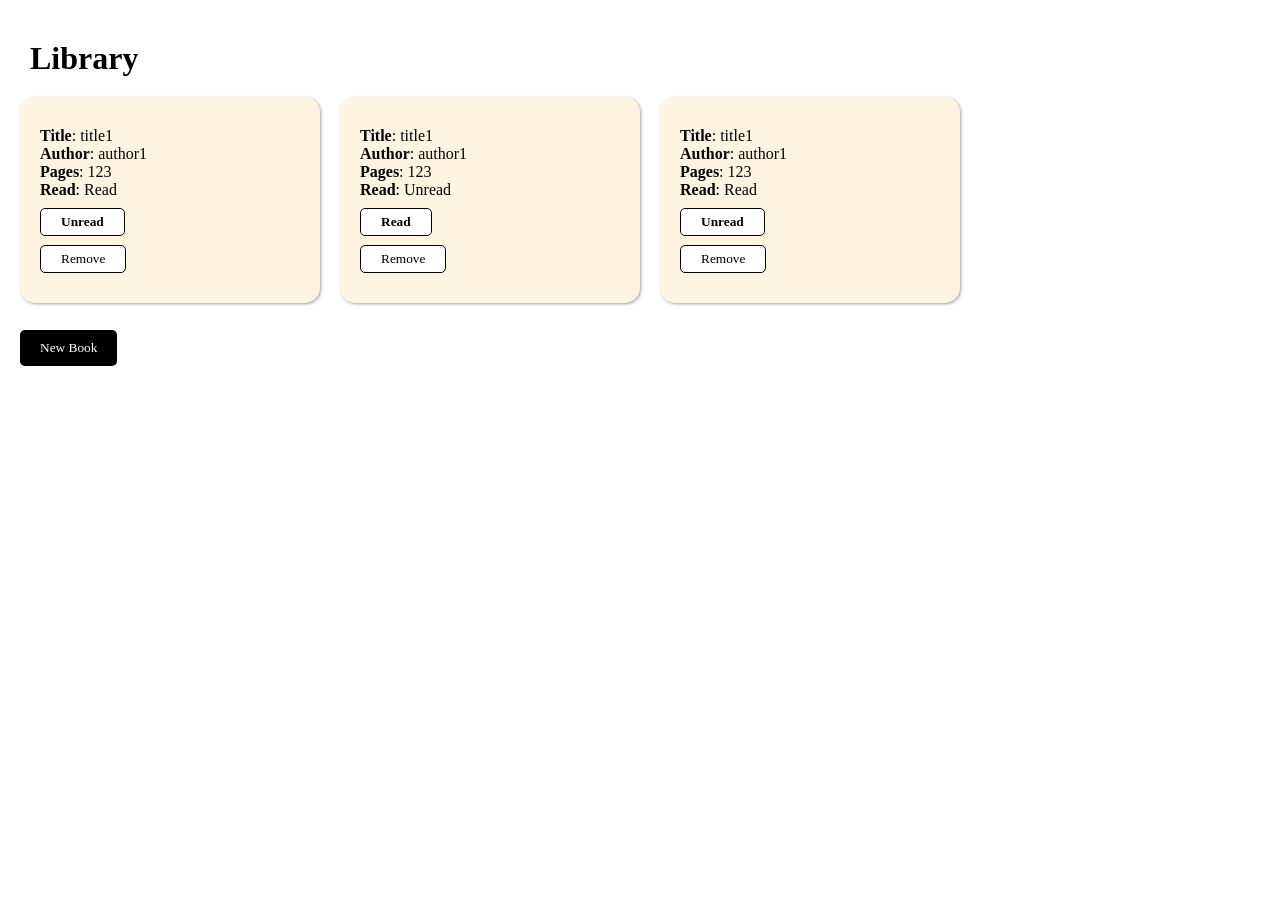
==== library/index.html @ d2b2e0ea "first publish" ====
<html lang="en">
  <head>
    <meta charset="UTF-8" />
    <meta name="viewport" content="width=device-width, initial-scale=1.0" />
    <title>Document</title>
    <script src="index.js" defer></script>
    <link rel="stylesheet" href="style.css" />
  </head>
  <body>
    <div class="library">
      <h1 id="library-title">Library</h1>
      <div class="display-book" id="display-book"></div>
      <button class="btn" id="new-book-btn">New Book</button>
      <dialog id="new-book">
        <form id="new-book-form">
          <div class="form-row">
            <label for="title">Title</label>
            <input type="text" id="title" name="title" required />
          </div>
          <div class="form-row">
            <label for="author">Author</label>
            <input type="text" id="author" name="author" required />
          </div>
          <div class="form-row">
            <label for="pages">Pages</label>
            <input type="number" min="1" id="pages" name="pages" required />
          </div>
          <div class="form-row">
            <label for="read">Have you read this book?</label>
            <input type="checkbox" id="read" name="read" value="Read" />
          </div>
          <button
            type="button"
            value="cancel"
            id="cancel-btn"
            formmethod="dialog"
            formnovalidate
          >
            Cancel
          </button>
          <button id="confirm-btn" type="submit">Confirm</button>
        </form>
      </dialog>
    </div>
  </body>
</html>
---- library/style.css ----
* {
  margin: 0;
  padding: 0;
  box-sizing: border-box;
  font-family: "Times New Roman", Times, serif;
}

ul {
  list-style: none;
}

button {
  background-color: white;
  border: 1px solid black;
  border-radius: 5px;
  padding: 5px 20px;
}

.library {
  padding: 20px;
}
#library-title {
  font-size: 2rem;
  font-weight: 600;
  padding: 20px 10px;
}
.display-book {
  display: grid;
  grid-template-columns: repeat(auto-fit, minmax(250px, 300px));
  gap: 20px;
}
.card {
  background-color: rgb(255, 244, 226);
  border-radius: 15px;
  padding: 30px 20px;
  justify-items: center;
  box-shadow: 1px 1px 3px rgb(69, 68, 68, 0.5);
  display: flex;
  flex-direction: column;
}
.read-btn {
  max-width: fit-content;
  margin-top: 1vh;
  font-weight: bold;
}
.remove-btn {
  max-width: fit-content;
  padding: 5px 20px;
  margin-top: 1vh;
}
#new-book-btn {
  background-color: black;
  color: white;
  border: none;
  border-radius: 5px;
  padding: 10px 20px;
  margin-top: 3vh;
}

dialog {
  width: 50%;
  margin: auto;
  padding: 2rem;
  border: none;
  background-color: rgb(255, 243, 223);
  border-radius: 15px;
  box-shadow: 1px 1px 3px rgb(69, 68, 68, 0.5);
}
.form-row {
  padding: 5px;
}
input {
  border: 1px solid grey;
  border-radius: 3px;
}
input:focus {
  outline: none;
}
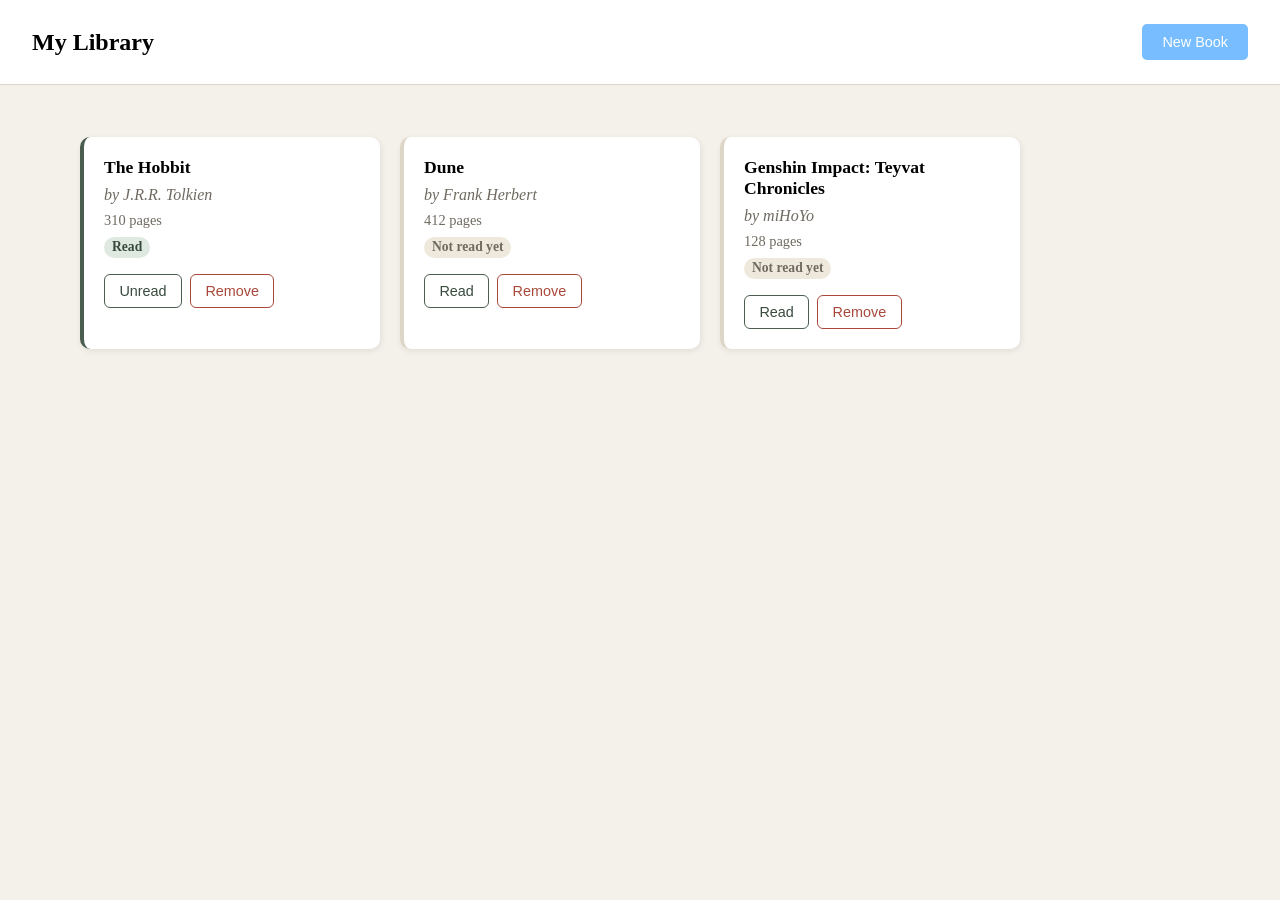
==== commit b5fe6d46: "Improve" ====
--- a/library/index.html
+++ b/library/index.html
@@ -2,45 +2,51 @@
   <head>
     <meta charset="UTF-8" />
     <meta name="viewport" content="width=device-width, initial-scale=1.0" />
-    <title>Document</title>
+    <title>My library</title>
     <script src="index.js" defer></script>
     <link rel="stylesheet" href="style.css" />
   </head>
   <body>
-    <div class="library">
-      <h1 id="library-title">Library</h1>
-      <div class="display-book" id="display-book"></div>
-      <button class="btn" id="new-book-btn">New Book</button>
-      <dialog id="new-book">
-        <form id="new-book-form">
-          <div class="form-row">
-            <label for="title">Title</label>
-            <input type="text" id="title" name="title" required />
-          </div>
-          <div class="form-row">
-            <label for="author">Author</label>
-            <input type="text" id="author" name="author" required />
-          </div>
-          <div class="form-row">
-            <label for="pages">Pages</label>
-            <input type="number" min="1" id="pages" name="pages" required />
-          </div>
-          <div class="form-row">
-            <label for="read">Have you read this book?</label>
-            <input type="checkbox" id="read" name="read" value="Read" />
-          </div>
-          <button
-            type="button"
-            value="cancel"
-            id="cancel-btn"
-            formmethod="dialog"
-            formnovalidate
-          >
+    <header>
+      <h1 id="my-library">My Library</h1>
+      <button class="btn-primary" id="new-book-btn">New Book</button>
+    </header>
+    <main>
+      <div class="library-container"></div>
+    </main>
+    <dialog id="new-book-dialog">
+      <form id="new-book-form">
+        <h2>Add a new book</h2>
+
+        <div class="form-row">
+          <label for="title">Title</label>
+          <input type="text" id="title" name="title" required />
+        </div>
+
+        <div class="form-row">
+          <label for="author">Author</label>
+          <input type="text" id="author" name="author" required />
+        </div>
+
+        <div class="form-row">
+          <label for="pages">Pages</label>
+          <input type="number" min="1" id="pages" name="pages" required />
+        </div>
+
+        <div class="form-row-checkbox">
+          <input type="checkbox" id="read" name="read" value="Read" />
+          <label for="read">I have read this book</label>
+        </div>
+
+        <div class="form-actions">
+          <button type="button" class="btn-secondary" id="cancel-btn">
             Cancel
           </button>
-          <button id="confirm-btn" type="submit">Confirm</button>
-        </form>
-      </dialog>
-    </div>
+          <button type="submit" class="btn-primary" id="confirm-btn">
+            Confirm
+          </button>
+        </div>
+      </form>
+    </dialog>
   </body>
 </html>
--- a/library/style.css
+++ b/library/style.css
@@ -1,78 +1,204 @@
+:root {
+  --color-bg: #f4f1ea;
+  --color-surface: #ffffff;
+  --color-primary: #4a5d4f;
+  --color-primary-dark: #384a3d;
+  --color-danger: #a8483a;
+  --color-danger-dark: #8a3a2f;
+  --color-text: #2b2b28;
+  --color-text-muted: #6f6a60;
+  --color-border: #ddd6c8;
+  --radius: 10px;
+  --shadow: 1px 2px 6px rgba(0, 0, 0, 0.08);
+}
 * {
   margin: 0;
   padding: 0;
   box-sizing: border-box;
+}
+body {
   font-family: "Times New Roman", Times, serif;
-}
-
-ul {
-  list-style: none;
-}
-
-button {
+  background: var(--color-bg);
+}
+header {
   background-color: white;
-  border: 1px solid black;
-  border-radius: 5px;
-  padding: 5px 20px;
-}
-
-.library {
-  padding: 20px;
-}
-#library-title {
-  font-size: 2rem;
-  font-weight: 600;
-  padding: 20px 10px;
-}
-.display-book {
-  display: grid;
-  grid-template-columns: repeat(auto-fit, minmax(250px, 300px));
-  gap: 20px;
-}
-.card {
-  background-color: rgb(255, 244, 226);
-  border-radius: 15px;
-  padding: 30px 20px;
-  justify-items: center;
-  box-shadow: 1px 1px 3px rgb(69, 68, 68, 0.5);
-  display: flex;
-  flex-direction: column;
-}
-.read-btn {
-  max-width: fit-content;
-  margin-top: 1vh;
-  font-weight: bold;
-}
-.remove-btn {
-  max-width: fit-content;
-  padding: 5px 20px;
-  margin-top: 1vh;
+  display: flex;
+  flex-direction: row;
+  align-items: center;
+  justify-content: space-between;
+  padding: 1.5rem 2rem;
+  background-color: var(--color-surface);
+  border-bottom: 1px solid var(--color-border);
+}
+header h1 {
+  font-size: 1.5rem;
 }
 #new-book-btn {
-  background-color: black;
+  background-color: rgb(119, 189, 255);
   color: white;
   border: none;
   border-radius: 5px;
   padding: 10px 20px;
-  margin-top: 3vh;
-}
-
-dialog {
-  width: 50%;
+}
+
+main {
+  max-width: 1100px;
+  padding: 2rem;
+}
+
+.library-container {
+  justify-content: center;
+  padding: 20px;
+  display: grid;
+  grid-template-columns: repeat(auto-fit, minmax(250px, 300px));
+  gap: 1.25rem;
+}
+
+.card {
+  background-color: var(--color-surface);
+  border-radius: 10px;
+  box-shadow: var(--shadow);
+  justify-items: center;
+  padding: 1.25rem;
+  display: flex;
+  flex-direction: column;
+  gap: 0.5rem;
+  position: relative;
+}
+
+.card.read {
+  border-left: 4px solid var(--color-primary);
+}
+
+.card.unread {
+  border-left: 4px solid var(--color-border);
+}
+
+.book-title {
+  font-size: 1.1rem;
+  font-weight: 600;
+}
+
+.book-author {
+  font-style: italic;
+  color: var(--color-text-muted);
+}
+
+.book-pages {
+  font-size: 0.9rem;
+  color: var(--color-text-muted);
+}
+
+.book-status {
+  font-size: 0.85rem;
+  font-weight: 600;
+  padding: 0.15rem 0.5rem;
+  border-radius: 999px;
+  width: fit-content;
+}
+
+.book-status.read {
+  background-color: #dfe9e1;
+  color: var(--color-primary-dark);
+}
+
+.book-status.unread {
+  background-color: #eee9dc;
+  color: var(--color-text-muted);
+}
+
+.book-actions {
+  display: flex;
+  flex-direction: row;
+  gap: 0.5rem;
+  margin-top: 0.5rem;
+}
+
+button {
+  cursor: pointer;
+  border: none;
+  border-radius: 6px;
+  padding: 0.5rem 0.9rem;
+  font-size: 0.9rem;
+  transition: background-color 0.15s ease;
+}
+.btn-primary {
+  background-color: var(--color-primary);
+  color: #fff;
+}
+
+.btn-primary:hover {
+  background-color: var(--color-primary-dark);
+}
+
+.btn-secondary {
+  background-color: var(--color-bg);
+}
+
+.read-btn {
+  background-color: transparent;
+  color: var(--color-primary-dark);
+  border: 1px solid var(--color-primary);
+}
+.read-btn:hover {
+  background-color: var(--color-primary);
+  color: #fff;
+}
+
+.remove-btn {
+  background-color: transparent;
+  color: var(--color-danger);
+  border: 1px solid var(--color-danger);
+}
+.remove-btn:hover {
+  background-color: var(--color-danger);
+  color: #fff;
+}
+
+dialog#new-book-dialog {
   margin: auto;
+  border: none;
+  border-radius: 10px;
+  box-shadow: 0 8px 30px rgba(0, 0, 0, 0.2);
+  width: min(90vw, 420px);
+}
+
+dialog#new-book-dialog::backdrop {
+  background-color: rgba(0, 0, 0, 0.4);
+}
+
+#new-book-form {
   padding: 2rem;
-  border: none;
-  background-color: rgb(255, 243, 223);
-  border-radius: 15px;
-  box-shadow: 1px 1px 3px rgb(69, 68, 68, 0.5);
+  display: flex;
+  flex-direction: column;
+  gap: 1rem;
 }
 .form-row {
-  padding: 5px;
-}
-input {
-  border: 1px solid grey;
-  border-radius: 3px;
-}
-input:focus {
-  outline: none;
-}
+  display: flex;
+  flex-direction: column;
+  gap: 0.35rem;
+}
+
+.form-row label {
+  font-size: 0.9rem;
+  font-weight: 500;
+}
+
+.form-row input[type="text"],
+.form-row input[type="number"] {
+  padding: 0.5rem 0.6rem;
+  border: 1px solid var(--color-border);
+  border-radius: 6px;
+  font-size: 0.95rem;
+}
+
+.form-row-checkbox {
+  display: flex;
+  flex-direction: row;
+  gap: 0.6rem;
+}
+
+.form-actions {
+  display: flex;
+  gap: 0.6rem;
+}
